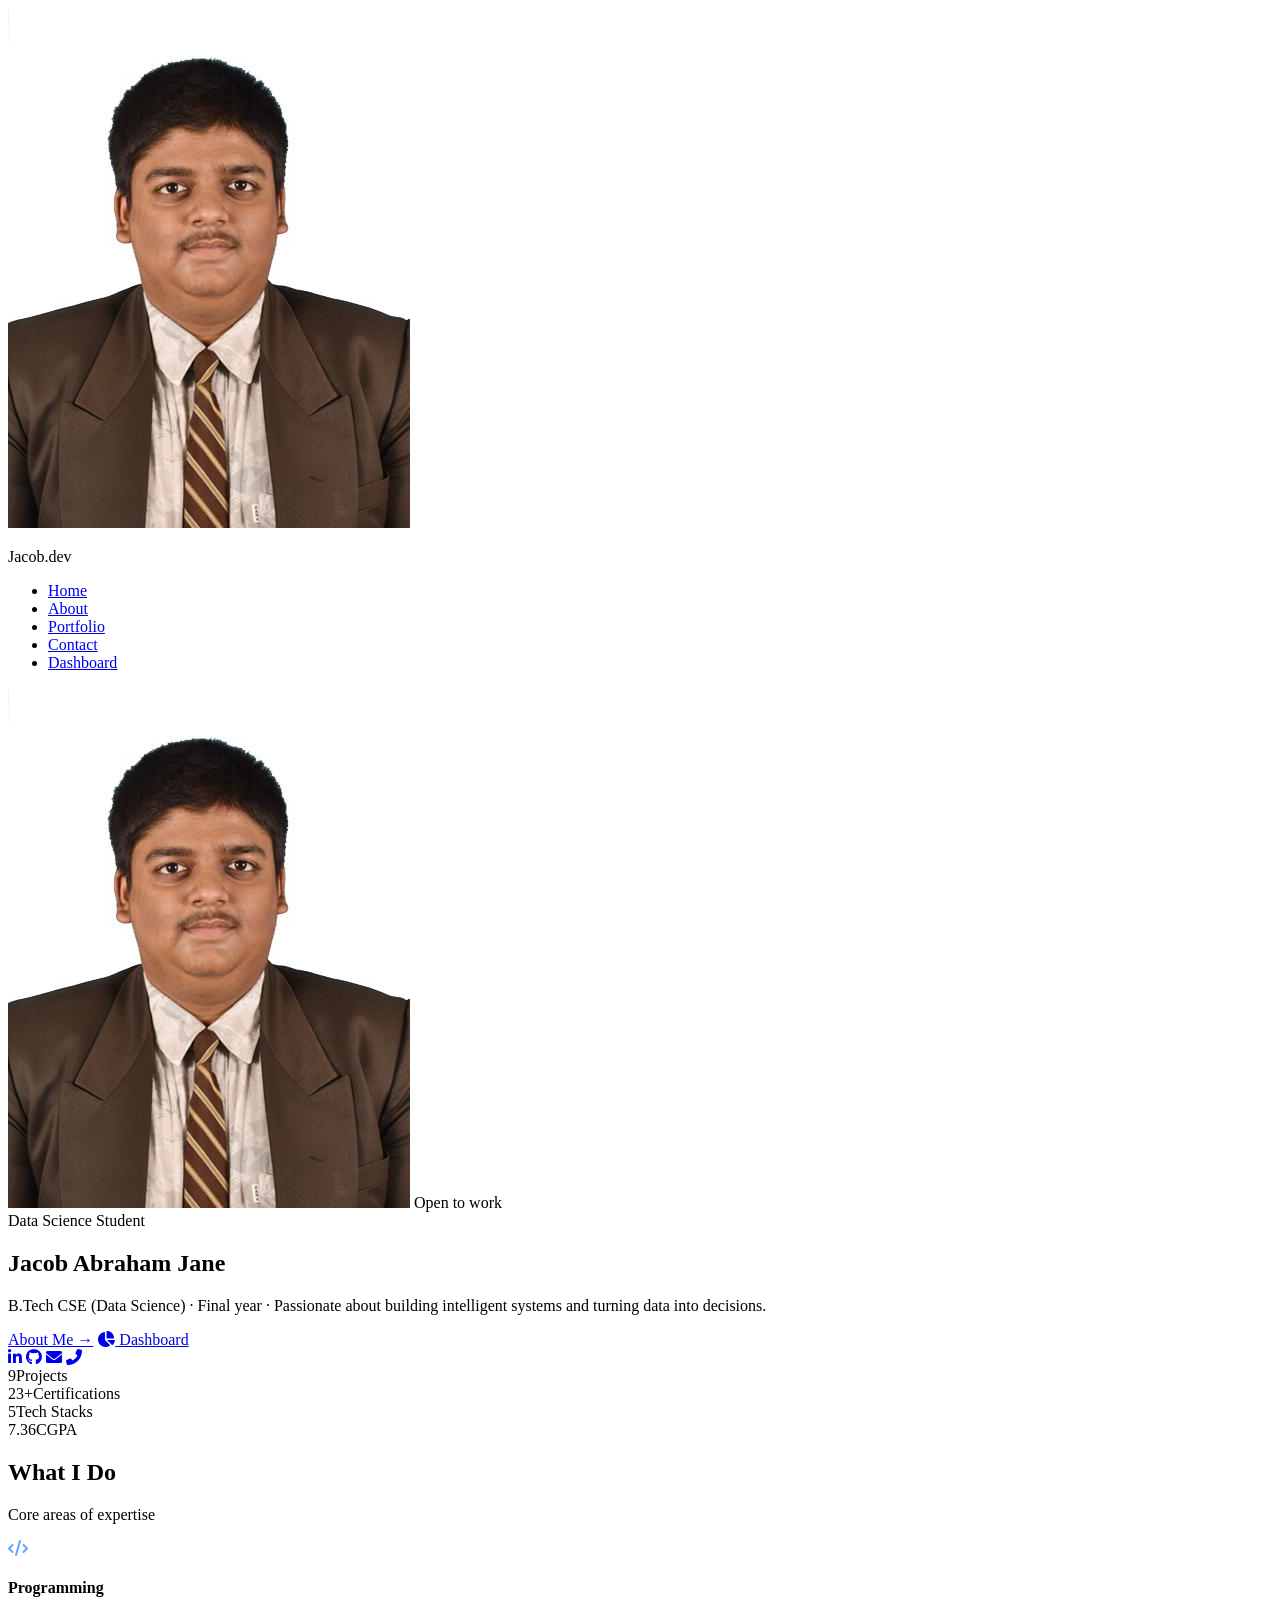
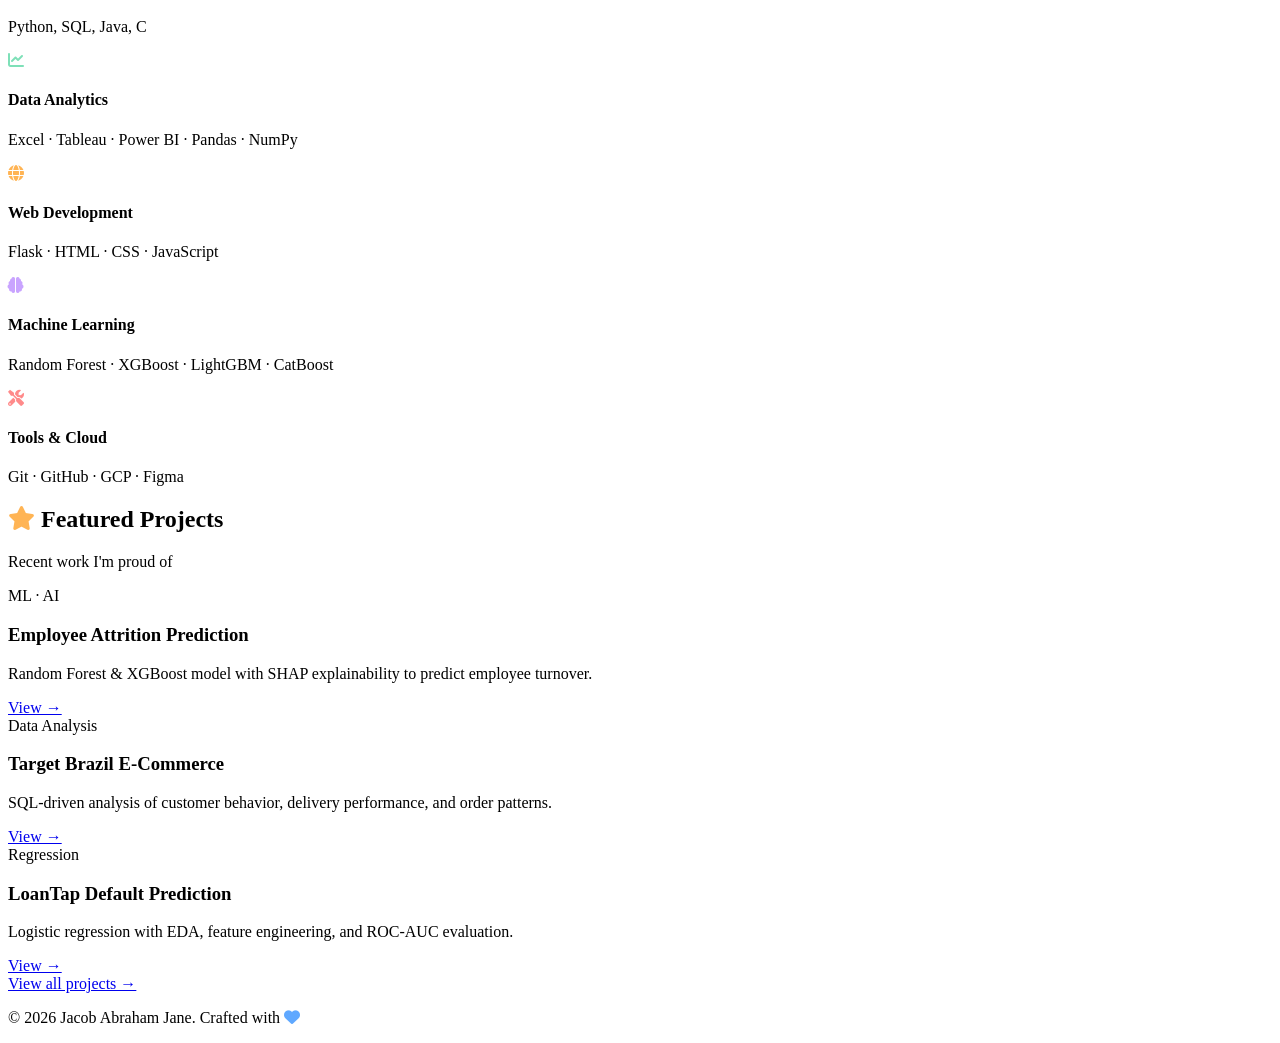
==== index.html @ ca0ce1a4 "portfolio updte" ====
<!doctype html>
<html lang="en">
<head>
  <meta charset="UTF-8" />
  <meta name="viewport" content="width=device-width, initial-scale=1.0" />
  <title>Jacob · Portfolio</title>
  <link rel="stylesheet" href="https://cdnjs.cloudflare.com/ajax/libs/font-awesome/6.0.0-beta3/css/all.min.css" />
  <link rel="preconnect" href="https://fonts.googleapis.com" />
  <link rel="preconnect" href="https://fonts.gstatic.com" crossorigin />
  <link href="https://fonts.googleapis.com/css2?family=Inter:opsz,wght@14..32,300;14..32,400;14..32,500;14..32,600;14..32,700;14..32,800&family=Playfair+Display:ital,wght@0,600;0,700;1,600&display=swap" rel="stylesheet" />
  <link rel="stylesheet" href="cssfile/navcss.css" />
  <link rel="stylesheet" href="cssfile/Home.css" />
</head>
<body>

  <header class="sticky_header">
    <div class="nav_bar">
      <div class="logo">
        <img src="assests/imagefile/jacob.jpg" alt="Jacob" />
        <p>Jacob<span class="logo_light">.dev</span></p>
      </div>
      <nav>
        <ul class="nav_header">
          <li><a href="index.html" class="active">Home</a></li>
          <li><a href="About.html">About</a></li>
          <li><a href="Portfolio.html">Portfolio</a></li>
          <li><a href="Contact.html">Contact</a></li>
          <li><a href="PortfolioAnalysis.html">Dashboard</a></li>
        </ul>
      </nav>
    </div>
  </header>

  <main>

    <!-- ===== HERO – PROFILE HEADER ===== -->
    <section class="hero_header">
      <div class="hero_inner">
        <div class="hero_avatar">
          <img src="assests/imagefile/jacob.jpg" alt="Jacob" />
          <span class="hero_status"><span class="dot"></span> Open to work</span>
        </div>
        <div class="hero_info">
          <span class="hero_label">Data Science Student</span>
          <h1>Jacob Abraham Jane</h1>
          <p class="hero_bio">B.Tech CSE (Data Science) · Final year · Passionate about building intelligent systems and turning data into decisions.</p>
          <div class="hero_actions">
            <a href="About.html" class="btn_primary">About Me →</a>
            <a href="PortfolioAnalysis.html" class="btn_outline"><i class="fas fa-chart-pie"></i> Dashboard</a>
          </div>
          <div class="hero_social">
            <a href="https://www.linkedin.com/in/pjacobjane" target="_blank"><i class="fab fa-linkedin-in"></i></a>
            <a href="https://github.com/JACOBABRAHAMJANE" target="_blank"><i class="fab fa-github"></i></a>
            <a href="mailto:pjajane02@gmail.com"><i class="fas fa-envelope"></i></a>
            <a href="tel:+918074014003"><i class="fas fa-phone-alt"></i></a>
          </div>
        </div>
      </div>
    </section>

    <!-- ===== STATS ROW ===== -->
    <section class="stats_row">
      <div class="stat_block"><span class="stat_num">9</span><span class="stat_tag">Projects</span></div>
      <div class="stat_divider"></div>
      <div class="stat_block"><span class="stat_num">23+</span><span class="stat_tag">Certifications</span></div>
      <div class="stat_divider"></div>
      <div class="stat_block"><span class="stat_num">5</span><span class="stat_tag">Tech Stacks</span></div>
      <div class="stat_divider"></div>
      <div class="stat_block"><span class="stat_num">7.36</span><span class="stat_tag">CGPA</span></div>
    </section>

    <!-- ===== WHAT I DO – SKILL TILES ===== -->
    <section class="skill_tiles_section">
      <div class="section_header">
        <h2>What I Do</h2>
        <p>Core areas of expertise</p>
      </div>
      <div class="skill_tiles">
        <div class="skill_tile">
          <i class="fas fa-code" style="color:#5fa8ff;"></i>
          <h4>Programming</h4>
          <p>Python, SQL, Java, C</p>
        </div>
        <div class="skill_tile">
          <i class="fas fa-chart-line" style="color:#7ee0b8;"></i>
          <h4>Data Analytics</h4>
          <p>Excel · Tableau · Power BI · Pandas · NumPy</p>
        </div>
        <div class="skill_tile">
          <i class="fas fa-globe" style="color:#ffb454;"></i>
          <h4>Web Development</h4>
          <p>Flask · HTML · CSS · JavaScript</p>
        </div>
        <div class="skill_tile">
          <i class="fas fa-brain" style="color:#c9a4ff;"></i>
          <h4>Machine Learning</h4>
          <p>Random Forest · XGBoost · LightGBM · CatBoost</p>
        </div>
        <div class="skill_tile">
          <i class="fas fa-tools" style="color:#ff8a8a;"></i>
          <h4>Tools & Cloud</h4>
          <p>Git · GitHub · GCP · Figma</p>
        </div>
      </div>
    </section>

    <!-- ===== FEATURED PROJECTS ===== -->
<section class="featured_projects">
  <div class="section_header">
    <h2><i class="fas fa-star" style="color:#ffb454;"></i> Featured Projects</h2>
    <p>Recent work I'm proud of</p>
  </div>

  <div class="project_grid">
    <!-- Card 1 -->
    <div class="project_card">
      <span class="project_badge">ML · AI</span>
      <h3>Employee Attrition Prediction</h3>
      <p>Random Forest & XGBoost model with SHAP explainability to predict employee turnover.</p>
      <a href="Portfolio.html" class="project_link">View →</a>
    </div>

    <!-- Card 2 -->
    <div class="project_card">
      <span class="project_badge">Data Analysis</span>
      <h3>Target Brazil E‑Commerce</h3>
      <p>SQL-driven analysis of customer behavior, delivery performance, and order patterns.</p>
      <a href="Portfolio.html" class="project_link">View →</a>
    </div>

    <!-- Card 3 -->
    <div class="project_card">
      <span class="project_badge">Regression</span>
      <h3>LoanTap Default Prediction</h3>
      <p>Logistic regression with EDA, feature engineering, and ROC‑AUC evaluation.</p>
      <a href="Portfolio.html" class="project_link">View →</a>
    </div>
  </div>

  <!-- 👇 "View all projects" — AFTER the cards 👇 -->
  <div class="view_all_wrap">
    <a href="Portfolio.html" class="view_all_link">View all projects →</a>
  </div>
</section>

  </main>

  <footer>
    <p>&copy; 2026 Jacob Abraham Jane. Crafted with <i class="fas fa-heart" style="color:#5fa8ff;"></i></p>
  </footer>

</body>
</html>
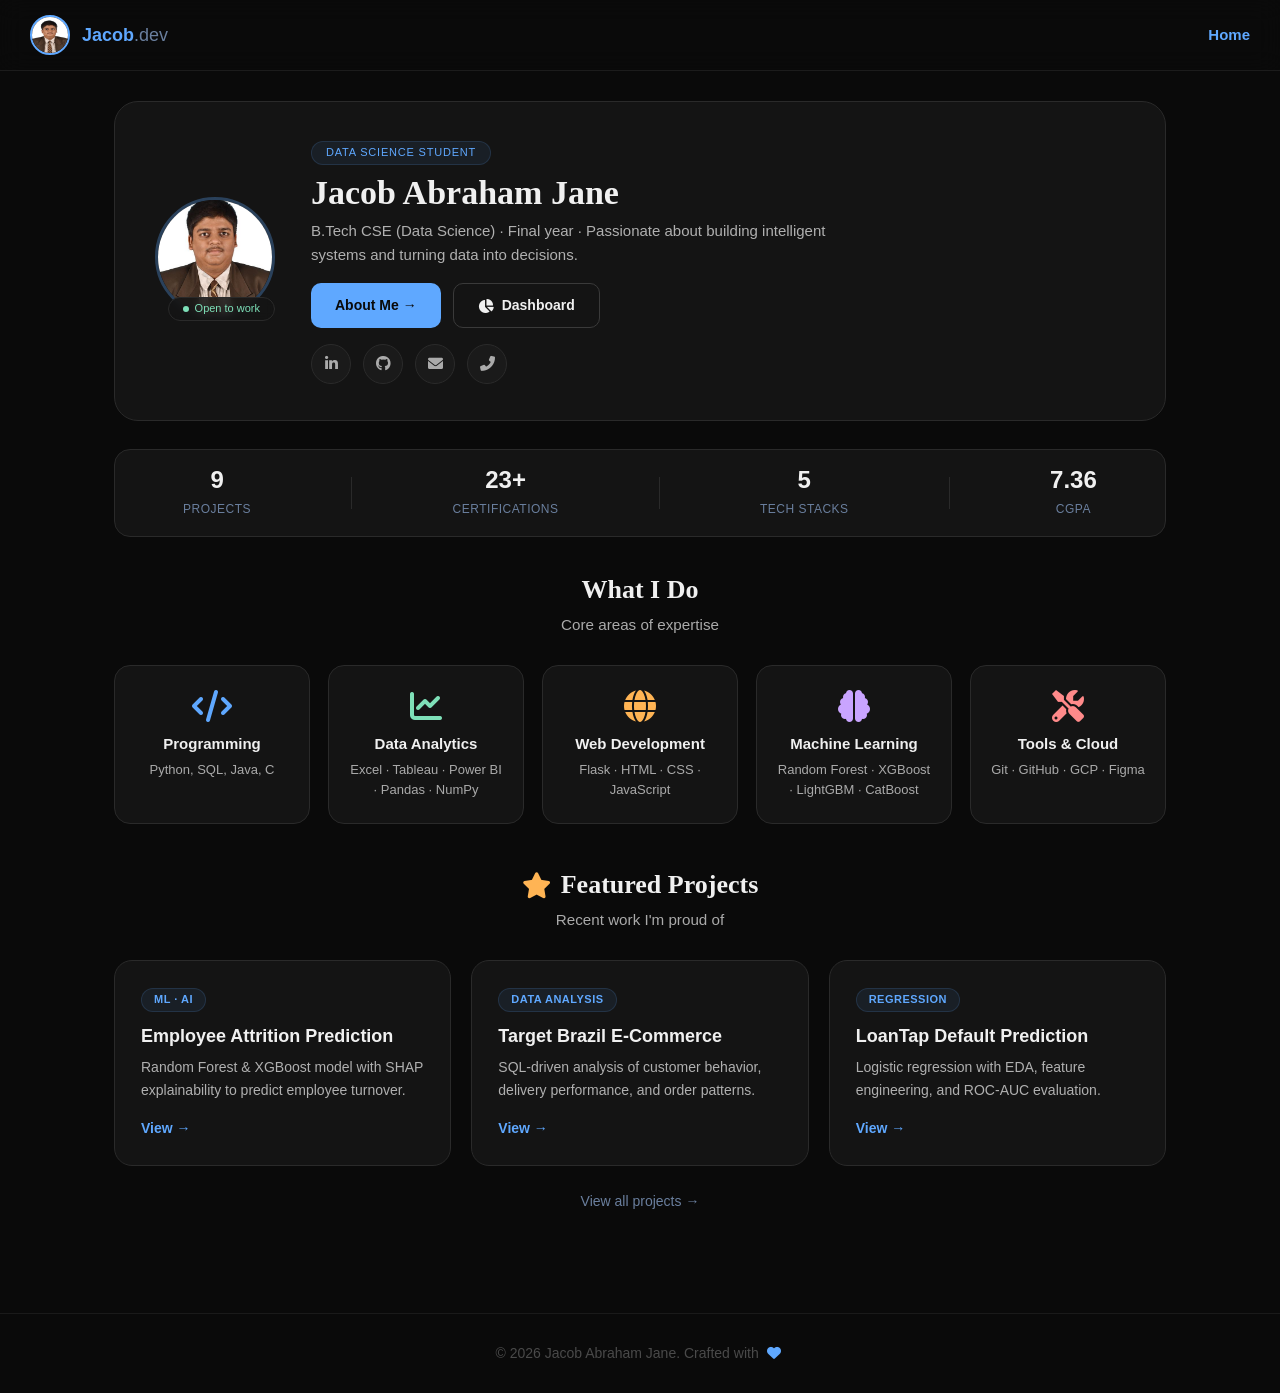
==== commit ac25ca35: "Remove navigation links for About, Portfolio, Contact, and Dashboard Removed unused navigation links" ====
--- a/index.html
+++ b/index.html
@@ -22,10 +22,6 @@
       <nav>
         <ul class="nav_header">
           <li><a href="index.html" class="active">Home</a></li>
-          <li><a href="About.html">About</a></li>
-          <li><a href="Portfolio.html">Portfolio</a></li>
-          <li><a href="Contact.html">Contact</a></li>
-          <li><a href="PortfolioAnalysis.html">Dashboard</a></li>
         </ul>
       </nav>
     </div>
@@ -150,4 +146,4 @@
   </footer>
 
 </body>
-</html>+</html>
--- a/cssfile/navcss.css
+++ b/cssfile/navcss.css
@@ -0,0 +1,70 @@
+body {
+    margin: 0;
+    font-family: Arial, Helvetica, sans-serif;
+    background: #0a0a0a;
+    color: #f0f0f0;
+    min-height: 100vh;
+}
+
+header {
+    background: #1a1a1a;
+    padding: 15px 30px;
+    border-bottom: 1px solid #2a2a2a;
+}
+
+.logo {
+    display: flex;
+    align-items: center;
+    gap: 12px;
+}
+
+.logo img {
+    width: 40px;
+    height: 40px;
+    border-radius: 50%;
+    border: 2px solid #5fa8ff;
+}
+
+.logo img:hover {
+    transform: scale(1.05);
+}
+
+.logo p {
+    font-size: 18px;
+    font-weight: bold;
+    color: #5fa8ff;
+}
+
+.nav_bar {
+    display: flex;
+    justify-content: space-between;
+    align-items: center;
+}
+
+.nav_header {
+    display: flex;
+    list-style: none;
+    gap: 25px;
+    margin: 0;
+    padding: 0;
+}
+
+.nav_header a {
+    color: #d0d0d0;
+    text-decoration: none;
+    font-size: 15px;
+    transition: color 0.2s;
+}
+
+.nav_header a:hover {
+    color: #5fa8ff;
+}
+
+footer {
+    text-align: center;
+    padding: 20px;
+    background: #1a1a1a;
+    color: #666;
+    border-top: 1px solid #2a2a2a;
+    margin-top: 40px;
+}
--- a/cssfile/Home.css
+++ b/cssfile/Home.css
@@ -0,0 +1,533 @@
+/* ============================================================
+   HOME – Profile Dashboard Layout
+   ============================================================ */
+
+* {
+  box-sizing: border-box;
+  margin: 0;
+  padding: 0;
+}
+
+body {
+  background: #0a0a0a;
+  color: #f0f0f0;
+  font-family: 'Inter', -apple-system, BlinkMacSystemFont, sans-serif;
+  line-height: 1.6;
+  min-height: 100vh;
+  display: flex;
+  flex-direction: column;
+}
+
+/* ---------- HEADER ---------- */
+.sticky_header {
+  position: sticky;
+  top: 0;
+  z-index: 100;
+  backdrop-filter: blur(12px);
+  background: rgba(10, 10, 10, 0.80);
+  border-bottom: 1px solid rgba(42, 42, 42, 0.6);
+}
+
+.logo_light {
+  font-weight: 300;
+  color: #6a7f9e;
+}
+
+.nav_header a.active {
+  color: #5fa8ff !important;
+  font-weight: 600;
+}
+
+/* ---------- MAIN ---------- */
+main {
+  flex: 1;
+  max-width: 1100px;
+  margin: 0 auto;
+  padding: 30px 24px 20px;
+  width: 100%;
+}
+
+/* ============================================================
+   HERO PROFILE HEADER
+   ============================================================ */
+.hero_header {
+  background: #141414;
+  border: 1px solid #2a2a2a;
+  border-radius: 24px;
+  padding: 36px 40px;
+  margin-bottom: 28px;
+  animation: fadeUp 0.7s ease both;
+}
+
+.hero_inner {
+  display: flex;
+  align-items: center;
+  gap: 36px;
+  flex-wrap: wrap;
+}
+
+.hero_avatar {
+  position: relative;
+  flex-shrink: 0;
+}
+
+.hero_avatar img {
+  width: 120px;
+  height: 120px;
+  border-radius: 50%;
+  object-fit: cover;
+  border: 3px solid rgba(95, 168, 255, 0.3);
+}
+
+.hero_status {
+  position: absolute;
+  bottom: 4px;
+  right: 0;
+  background: rgba(20, 20, 20, 0.85);
+  backdrop-filter: blur(4px);
+  border: 1px solid #2a2a2a;
+  padding: 2px 14px;
+  border-radius: 20px;
+  font-size: 11px;
+  color: #7ee0b8;
+  display: flex;
+  align-items: center;
+  gap: 6px;
+}
+
+.hero_status .dot {
+  width: 6px;
+  height: 6px;
+  border-radius: 50%;
+  background: #7ee0b8;
+  animation: pulse 2s ease-in-out infinite;
+}
+
+@keyframes pulse {
+  0%, 100% { opacity: 1; transform: scale(1); }
+  50% { opacity: 0.5; transform: scale(0.8); }
+}
+
+.hero_info {
+  flex: 1;
+}
+
+.hero_label {
+  font-size: 11px;
+  text-transform: uppercase;
+  letter-spacing: 0.8px;
+  color: #5fa8ff;
+  background: rgba(95, 168, 255, 0.08);
+  border: 1px solid rgba(95, 168, 255, 0.15);
+  padding: 2px 14px;
+  border-radius: 30px;
+  display: inline-block;
+  margin-bottom: 8px;
+}
+
+.hero_info h1 {
+  font-family: 'Playfair Display', serif;
+  font-size: 34px;
+  font-weight: 700;
+  color: #f0f0f0;
+  line-height: 1.2;
+  margin-bottom: 6px;
+}
+
+.hero_bio {
+  color: #b0b0b0;
+  font-size: 15px;
+  max-width: 520px;
+  margin-bottom: 16px;
+}
+
+.hero_actions {
+  display: flex;
+  gap: 12px;
+  flex-wrap: wrap;
+  margin-bottom: 16px;
+}
+
+.btn_primary {
+  display: inline-flex;
+  align-items: center;
+  gap: 6px;
+  background: #5fa8ff;
+  color: #0a0a0a;
+  font-weight: 600;
+  padding: 10px 24px;
+  border-radius: 10px;
+  text-decoration: none;
+  font-size: 14px;
+  transition: all 0.25s ease;
+}
+
+.btn_primary:hover {
+  background: #4a91e2;
+  transform: translateY(-2px);
+  box-shadow: 0 8px 25px rgba(95, 168, 255, 0.25);
+}
+
+.btn_outline {
+  display: inline-flex;
+  align-items: center;
+  gap: 8px;
+  background: transparent;
+  color: #f0f0f0;
+  border: 1.5px solid #3a3a3a;
+  font-weight: 600;
+  padding: 10px 24px;
+  border-radius: 10px;
+  text-decoration: none;
+  font-size: 14px;
+  transition: all 0.25s ease;
+}
+
+.btn_outline:hover {
+  border-color: #5fa8ff;
+  color: #5fa8ff;
+  transform: translateY(-2px);
+}
+
+.hero_social {
+  display: flex;
+  gap: 12px;
+}
+
+.hero_social a {
+  display: flex;
+  align-items: center;
+  justify-content: center;
+  width: 40px;
+  height: 40px;
+  border-radius: 50%;
+  background: #1a1a1a;
+  border: 1px solid #2a2a2a;
+  color: #aaa;
+  transition: all 0.25s ease;
+  text-decoration: none;
+  font-size: 15px;
+}
+
+.hero_social a:hover {
+  background: #5fa8ff;
+  color: #0a0a0a;
+  border-color: #5fa8ff;
+  transform: translateY(-3px);
+}
+
+/* ============================================================
+   STATS ROW
+   ============================================================ */
+.stats_row {
+  display: flex;
+  justify-content: space-around;
+  align-items: center;
+  background: #141414;
+  border: 1px solid #2a2a2a;
+  border-radius: 16px;
+  padding: 16px 24px;
+  margin-bottom: 32px;
+  animation: fadeUp 0.7s ease both;
+  animation-delay: 0.05s;
+  flex-wrap: wrap;
+  gap: 12px;
+}
+
+.stat_block {
+  text-align: center;
+}
+
+.stat_num {
+  display: block;
+  font-size: 24px;
+  font-weight: 700;
+  color: #f0f0f0;
+  line-height: 1.2;
+}
+
+.stat_tag {
+  font-size: 12px;
+  font-weight: 500;
+  color: #6a7f9e;
+  text-transform: uppercase;
+  letter-spacing: 0.5px;
+}
+
+.stat_divider {
+  width: 1px;
+  height: 32px;
+  background: #2a2a2a;
+}
+
+/* ============================================================
+   SECTION HEADER
+   ============================================================ */
+.section_header {
+  text-align: center;
+  margin-bottom: 28px;
+}
+
+.section_header h2 {
+  font-size: 26px;
+  font-weight: 700;
+  color: #f0f0f0;
+  font-family: 'Playfair Display', serif;
+  display: inline-flex;
+  align-items: center;
+  gap: 10px;
+}
+
+.section_header p {
+  color: #aaa;
+  font-size: 0.95rem;
+  margin-top: 2px;
+}
+
+/* ============================================================
+   SKILL TILES
+   ============================================================ */
+.skill_tiles_section {
+  margin-bottom: 40px;
+  animation: fadeUp 0.7s ease both;
+  animation-delay: 0.1s;
+}
+
+.skill_tiles {
+  display: grid;
+  grid-template-columns: repeat(auto-fit, minmax(180px, 1fr));
+  gap: 18px;
+}
+
+.skill_tile {
+  background: #141414;
+  border: 1px solid #2a2a2a;
+  border-radius: 16px;
+  padding: 24px 20px;
+  text-align: center;
+  transition: border-color 0.25s ease, transform 0.25s ease;
+}
+
+.skill_tile:hover {
+  border-color: #5fa8ff;
+  transform: translateY(-4px);
+}
+
+.skill_tile i {
+  font-size: 32px;
+  display: block;
+  margin-bottom: 10px;
+}
+
+.skill_tile h4 {
+  font-size: 15px;
+  font-weight: 700;
+  color: #f0f0f0;
+  margin-bottom: 4px;
+}
+
+.skill_tile p {
+  font-size: 13px;
+  color: #aaa;
+  line-height: 1.5;
+}
+
+/* ============================================================
+   FEATURED PROJECTS
+   ============================================================ */
+.featured_projects {
+  margin-bottom: 40px;
+  animation: fadeUp 0.7s ease both;
+  animation-delay: 0.15s;
+}
+
+.project_grid {
+  display: grid;
+  grid-template-columns: repeat(auto-fit, minmax(280px, 1fr));
+  gap: 20px;
+}
+
+.project_card {
+  background: #141414;
+  border: 1px solid #2a2a2a;
+  border-radius: 18px;
+  padding: 24px 26px;
+  transition: border-color 0.25s ease, transform 0.25s ease;
+  position: relative;
+}
+
+.project_card:hover {
+  border-color: #5fa8ff;
+  transform: translateY(-4px);
+}
+
+.project_badge {
+  display: inline-block;
+  font-size: 11px;
+  font-weight: 600;
+  text-transform: uppercase;
+  letter-spacing: 0.5px;
+  color: #5fa8ff;
+  background: rgba(95, 168, 255, 0.08);
+  border: 1px solid rgba(95, 168, 255, 0.15);
+  padding: 2px 12px;
+  border-radius: 20px;
+  margin-bottom: 10px;
+}
+
+.project_card h3 {
+  font-size: 18px;
+  font-weight: 700;
+  color: #f0f0f0;
+  margin-bottom: 6px;
+}
+
+.project_card p {
+  color: #b0b0b0;
+  font-size: 14px;
+  line-height: 1.6;
+  margin-bottom: 14px;
+}
+
+.project_link {
+  color: #5fa8ff;
+  text-decoration: none;
+  font-weight: 600;
+  font-size: 14px;
+  transition: color 0.2s;
+}
+
+.project_link:hover {
+  color: #4a91e2;
+  text-decoration: underline;
+}
+
+/* ===== VIEW ALL LINK ===== */
+.view_all_wrap {
+  text-align: center;
+  margin-top: 22px;
+}
+
+.view_all_link {
+  color: #6a7f9e;
+  text-decoration: none;
+  font-size: 14px;
+  font-weight: 500;
+  transition: color 0.25s ease;
+}
+
+.view_all_link:hover {
+  color: #5fa8ff;
+  text-decoration: underline;
+}
+
+/* ============================================================
+   FOOTER
+   ============================================================ */
+footer {
+  text-align: center;
+  padding: 28px 20px;
+  background: #0a0a0a;
+  border-top: 1px solid #1a1a1a;
+  color: #4a4a4a;
+  font-size: 14px;
+  margin-top: 40px;
+}
+
+footer i {
+  margin: 0 4px;
+}
+
+/* ============================================================
+   ANIMATIONS
+   ============================================================ */
+@keyframes fadeUp {
+  from {
+    opacity: 0;
+    transform: translateY(24px);
+  }
+  to {
+    opacity: 1;
+    transform: translateY(0);
+  }
+}
+
+/* ============================================================
+   RESPONSIVE
+   ============================================================ */
+@media (max-width: 768px) {
+  .hero_inner {
+    flex-direction: column;
+    text-align: center;
+  }
+
+  .hero_info h1 {
+    font-size: 28px;
+  }
+
+  .hero_bio {
+    max-width: 100%;
+  }
+
+  .hero_actions {
+    justify-content: center;
+  }
+
+  .hero_social {
+    justify-content: center;
+  }
+
+  .stats_row {
+    gap: 10px;
+    padding: 14px 16px;
+  }
+
+  .stat_divider {
+    display: none;
+  }
+
+  .skill_tiles {
+    grid-template-columns: 1fr 1fr;
+  }
+
+  .project_grid {
+    grid-template-columns: 1fr;
+  }
+
+  .resume_cta_card {
+    flex-direction: column;
+    text-align: center;
+  }
+
+  .resume_cta_btn {
+    width: 100%;
+    justify-content: center;
+  }
+}
+
+@media (max-width: 480px) {
+  .hero_header {
+    padding: 24px 18px;
+  }
+
+  .hero_avatar img {
+    width: 100px;
+    height: 100px;
+  }
+
+  .hero_info h1 {
+    font-size: 24px;
+  }
+
+  .skill_tiles {
+    grid-template-columns: 1fr;
+  }
+
+  .stat_num {
+    font-size: 20px;
+  }
+
+  .resume_cta_card {
+    padding: 20px;
+  }
+}
